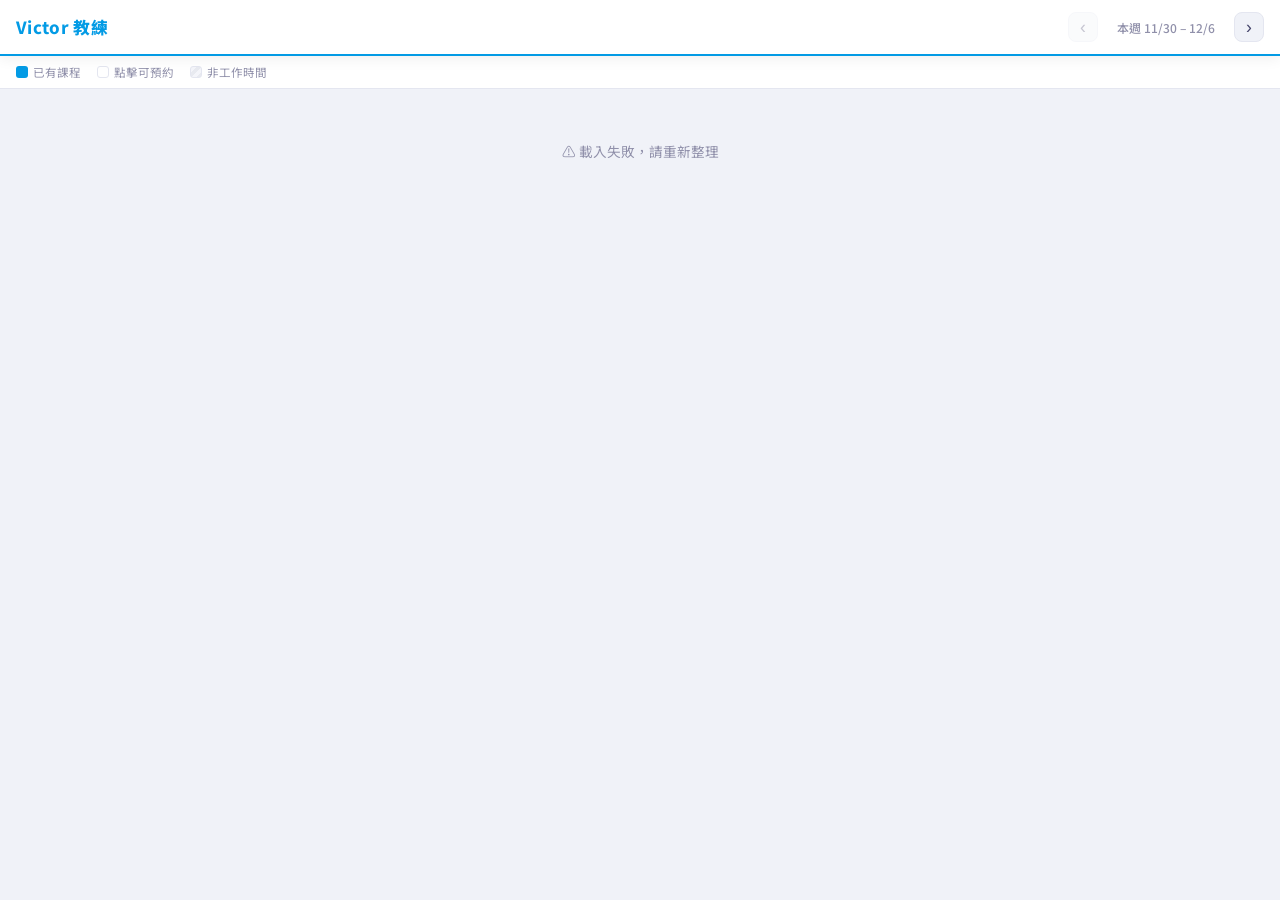
==== index.html @ 5a74967d "feat: hardcoded coach shifts, LINE contact modal, LINE ID in form - COACH_SHIFTS in GAS: each coach " ====
<!DOCTYPE html>
<html lang="zh-TW">
<head>
  <meta charset="UTF-8">
  <meta name="viewport" content="width=device-width,initial-scale=1">
  <title>預約體驗課</title>
  <link rel="preconnect" href="https://fonts.googleapis.com">
  <link href="https://fonts.googleapis.com/css2?family=Noto+Sans+TC:wght@400;600;700;800&display=swap" rel="stylesheet">
  <link rel="stylesheet" href="style.css">
</head>
<body>

<!-- ── Widget ── -->
<div id="widget">

  <div id="widget-header">
    <div id="coach-name">教練行事曆</div>
    <div id="week-nav">
      <button class="nav-btn" id="btn-prev">‹</button>
      <span id="week-label">載入中</span>
      <button class="nav-btn" id="btn-next">›</button>
    </div>
  </div>

  <div id="legend">
    <div class="legend-item"><div class="legend-dot busy-dot"></div><span>已有課程</span></div>
    <div class="legend-item"><div class="legend-dot free-dot"></div><span>點擊可預約</span></div>
    <div class="legend-item"><div class="legend-dot nonwork-dot"></div><span>非工作時間</span></div>
  </div>

  <div id="calendar-wrap">
    <div id="calendar-grid"><div class="grid-msg">載入中…</div></div>
  </div>

</div>


<!-- ── Modal ── -->
<div id="modal-overlay">
  <div id="modal">

    <div class="modal-handle"></div>
    <div id="modal-header">
      <div id="modal-title">體驗課預約</div>
      <div id="modal-datetime"></div>
    </div>

    <!-- 預約表單 -->
    <div id="modal-booking">
      <div id="booking-form-inner">

        <div class="form-section">
          <div class="form-label">姓名 <span class="required">*</span></div>
          <input id="f-name" type="text" class="form-input" placeholder="請輸入您的姓名" autocomplete="name">
        </div>

        <div class="form-section">
          <div class="form-label">電話 <span class="required">*</span></div>
          <input id="f-phone" type="tel" class="form-input" placeholder="0912-xxx-xxx" autocomplete="tel">
        </div>

        <div class="form-section">
          <div class="form-label">LINE ID <span class="required">*</span></div>
          <input id="f-line" type="text" class="form-input" placeholder="輸入 LINE ID 或貼上好友連結">
          <div class="form-hint">請確保 LINE 為可加好友狀態，教練將透過 LINE 與您確認預約詳情</div>
        </div>

        <div class="form-divider">讓我們更了解您</div>

        <div class="form-section">
          <div class="form-label">是否有舊傷或日常痠緊痛？</div>
          <select id="f-injury" class="form-select" onchange="toggleInjury()">
            <option value="否">沒有</option>
            <option value="有">有</option>
          </select>
          <div id="f-inj-wrap" style="display:none" class="detail-input">
            <input id="f-inj-detail" type="text" class="form-input" placeholder="請簡述部位或狀況（例：右肩夾擠、腰椎）">
          </div>
        </div>

        <div class="form-section">
          <div class="form-label">是否曾接觸過肌力訓練？</div>
          <select id="f-strength" class="form-select">
            <option value="否">沒有</option>
            <option value="有">有</option>
          </select>
        </div>

        <div class="form-section">
          <div class="form-label">平時有運動習慣嗎？</div>
          <select id="f-exercise" class="form-select" onchange="toggleExercise()">
            <option value="無">沒有</option>
            <option value="有">有</option>
          </select>
          <div id="f-ex-wrap" style="display:none" class="detail-input">
            <input id="f-ex-detail" type="text" class="form-input" placeholder="什麼運動呢？（例：慢跑、籃球、瑜珈）">
          </div>
        </div>

        <div class="form-section">
          <div class="form-label">運動目標？（可複選）</div>
          <div class="goal-chips">
            <div class="goal-chip" data-value="增肌"          onclick="toggleGoalChip(this)">增肌</div>
            <div class="goal-chip" data-value="減脂"          onclick="toggleGoalChip(this)">減脂</div>
            <div class="goal-chip" data-value="改善體態"      onclick="toggleGoalChip(this)">改善體態</div>
            <div class="goal-chip" data-value="提升運動表現"  onclick="toggleGoalChip(this)">提升運動表現</div>
            <div class="goal-chip" data-value="復健/改善痠痛" onclick="toggleGoalChip(this)">復健/改善痠痛</div>
            <div class="goal-chip" data-value="其他"          onclick="toggleGoalChip(this)">其他</div>
          </div>
          <input id="f-goal-other" type="text" class="form-input detail-input" placeholder="其他目標（選填）">
        </div>

        <div class="form-section">
          <div class="form-label">備註（選填）</div>
          <textarea id="f-notes" class="form-input form-textarea" placeholder="有任何想讓教練提前知道的事嗎？"></textarea>
        </div>

        <div id="booking-error" class="error-msg"></div>
        <input type="hidden" id="f-datetime">

        <button id="btn-submit" class="btn-submit" onclick="submitBooking()">送出預約</button>
        <button class="btn-cancel" onclick="closeModal()">取消</button>

      </div><!-- /booking-form-inner -->

      <!-- 送出成功 -->
      <div id="booking-success" style="display:none">
        <div class="success-icon">✅</div>
        <div class="success-title">預約已送出！</div>
        <div class="success-msg">教練將盡快透過 LINE 與您確認時間<br>請保持 LINE 暢通</div>
        <button class="btn-cancel" onclick="closeModal()">關閉</button>
      </div>

    </div><!-- /modal-booking -->

    <!-- 非工作時間聯繫 -->
    <div id="modal-contact" style="display:none">
      <div class="contact-body">
        <div class="contact-icon">🕐</div>
        <div class="contact-title">此時段為非工作時間</div>
        <div class="contact-msg">
          若您希望預約此時段，或有其他課程相關問題，<br>
          歡迎透過官方 LINE 聯繫我們，將有專人為您服務！
        </div>
        <a id="btn-line" href="#" target="_blank" class="btn-line" rel="noopener">
          <svg width="20" height="20" viewBox="0 0 24 24" fill="currentColor" style="flex-shrink:0">
            <path d="M19.365 9.863c.349 0 .63.285.63.631 0 .345-.281.63-.63.63H17.61v1.125h1.755c.349 0 .63.283.63.63 0 .344-.281.629-.63.629h-2.386c-.345 0-.627-.285-.627-.629V8.108c0-.345.282-.63.627-.63h2.386c.349 0 .63.285.63.63 0 .349-.281.63-.63.63H17.61v1.125h1.755zm-3.855 3.016c0 .27-.174.51-.432.596-.064.021-.133.031-.199.031-.211 0-.391-.09-.51-.25l-2.443-3.317v2.94c0 .344-.279.629-.631.629-.346 0-.626-.285-.626-.629V8.108c0-.27.173-.51.43-.595.06-.023.136-.033.194-.033.195 0 .375.104.495.254l2.462 3.33V8.108c0-.345.282-.63.63-.63.345 0 .63.285.63.63v4.771zm-5.741 0c0 .344-.282.629-.631.629-.345 0-.627-.285-.627-.629V8.108c0-.345.282-.63.627-.63.349 0 .631.285.631.63v4.771zm-2.466.629H4.917c-.345 0-.63-.285-.63-.629V8.108c0-.345.285-.63.63-.63.348 0 .63.285.63.63v4.141h1.756c.348 0 .629.283.629.63 0 .344-.281.629-.629.629M24 10.314C24 4.943 18.615.572 12 .572S0 4.943 0 10.314c0 4.811 4.27 8.842 10.035 9.608.391.082.923.258 1.058.59.12.301.079.766.038 1.08l-.164 1.02c-.045.301-.24 1.186 1.049.645 1.291-.539 6.916-4.078 9.436-6.975C23.176 14.393 24 12.458 24 10.314"/>
          </svg>
          官方 LINE 聯繫
        </a>
        <button class="btn-cancel" style="margin-top:8px" onclick="closeModal()">關閉</button>
      </div>
    </div><!-- /modal-contact -->

  </div><!-- /modal -->
</div><!-- /modal-overlay -->

<script>
  // 動態設定 LINE 按鈕網址（由 schedule.js 的 LINE_OFFICIAL_URL 決定）
  document.addEventListener('DOMContentLoaded', () => {
    const btn = document.getElementById('btn-line');
    if (btn && typeof LINE_OFFICIAL_URL !== 'undefined') btn.href = LINE_OFFICIAL_URL;
  });
</script>
<script src="schedule.js"></script>
</body>
</html>
---- style.css ----
:root {
  --coach-color: #039BE5;
  --coach-color-bg: rgba(3,155,229,0.08);
  --bg:      #f0f2f8;
  --bg-card: #ffffff;
  --bg-cell: #ffffff;
  --border:  #e4e6f0;
  --text:    #1a1a2e;
  --text-secondary: #44446a;
  --text-muted:     #9090aa;
  --accent:  #00c07a;
  --danger:  #ff4757;
  --shadow:  0 2px 14px rgba(0,0,0,0.07);
}

* { margin: 0; padding: 0; box-sizing: border-box; }

body {
  font-family: 'Noto Sans TC', system-ui, sans-serif;
  background: var(--bg);
  color: var(--text);
  min-height: 100svh;
  overflow-x: hidden;
}

/* ── Widget Header ── */
#widget-header {
  display: flex;
  align-items: center;
  justify-content: space-between;
  padding: 12px 16px;
  background: var(--bg-card);
  border-bottom: 2px solid var(--coach-color);
  box-shadow: var(--shadow);
  position: sticky;
  top: 0;
  z-index: 10;
}

#coach-name {
  font-size: 1.05rem;
  font-weight: 800;
  color: var(--coach-color);
  letter-spacing: 0.02em;
}

#week-nav {
  display: flex;
  align-items: center;
  gap: 8px;
}

#week-label {
  font-size: 0.75rem;
  color: var(--text-muted);
  min-width: 120px;
  text-align: center;
  font-weight: 500;
}

.nav-btn {
  background: var(--bg);
  border: 1px solid var(--border);
  color: var(--text-secondary);
  width: 30px;
  height: 30px;
  border-radius: 8px;
  cursor: pointer;
  font-size: 1.1rem;
  display: flex;
  align-items: center;
  justify-content: center;
  transition: background 0.15s, border-color 0.15s;
  flex-shrink: 0;
}
.nav-btn:hover:not(:disabled) {
  background: var(--coach-color-bg);
  border-color: var(--coach-color);
  color: var(--coach-color);
}
.nav-btn:disabled { opacity: 0.3; cursor: not-allowed; }

/* ── Legend ── */
#legend {
  display: flex;
  gap: 16px;
  padding: 8px 16px;
  font-size: 0.72rem;
  color: var(--text-muted);
  background: var(--bg-card);
  border-bottom: 1px solid var(--border);
}
.legend-item { display: flex; align-items: center; gap: 5px; }
.legend-dot  { width: 12px; height: 12px; border-radius: 3px; flex-shrink: 0; }
.busy-dot    { background: var(--coach-color); }
.free-dot    { background: #ffffff; border: 1.5px solid var(--border); }
.nonwork-dot {
  background-image: repeating-linear-gradient(
    -45deg, #e8eaf0, #e8eaf0 3px, #f4f5fa 3px, #f4f5fa 7px
  );
  border: 1px solid var(--border);
}

/* ── Calendar Wrap ── */
#calendar-wrap {
  overflow-x: auto;
  padding: 12px 12px 24px;
  -webkit-overflow-scrolling: touch;
}

/* ── Grid ── */
.grid-container {
  display: grid;
  grid-template-columns: 44px repeat(7, minmax(40px, 1fr));
  gap: 1px;
  background: var(--border);
  border: 1px solid var(--border);
  border-radius: 10px;
  overflow: hidden;
  min-width: 340px;
  box-shadow: var(--shadow);
}

.grid-cell {
  background: var(--bg-cell);
  min-height: 32px;
}

/* Header */
.time-header { background: #f7f8fc; }

.day-header {
  background: #f7f8fc;
  text-align: center;
  padding: 6px 2px;
  font-size: 0.68rem;
  font-weight: 700;
  color: var(--text-secondary);
  line-height: 1.5;
}
.day-header.today {
  background: var(--coach-color-bg);
  color: var(--coach-color);
}
.date-num { font-size: 0.62rem; font-weight: 500; color: var(--text-muted); }
.day-header.today .date-num { color: var(--coach-color); }

.is-dayoff { color: #cc3344 !important; }
.is-dayoff .date-num { color: #cc3344 !important; }

/* Time label */
.time-label {
  background: #f7f8fc;
  font-size: 0.6rem;
  color: var(--text-muted);
  padding: 4px 4px 0;
  display: flex;
  align-items: flex-start;
  white-space: nowrap;
  font-weight: 500;
}

/* Busy */
.busy-cell {
  background: var(--coach-color);
  opacity: 0.88;
}

/* Free (bookable) */
.free-cell {
  background: #ffffff;
  cursor: pointer;
  transition: background 0.1s;
}
.free-cell:hover {
  background: var(--coach-color-bg);
}

/* Past */
.past-cell {
  background: #f4f5fa;
}

/* 排休 */
.badge-off {
  display: inline-block;
  background: rgba(204,51,68,0.1);
  color: #cc3344;
  border-radius: 4px;
  font-size: 0.58rem;
  padding: 1px 4px;
  font-weight: 700;
}
.dayoff-cell {
  background: #fff5f5;
  cursor: not-allowed;
}

/* 非上班時間 */
.nonwork-cell {
  background-color: #f4f5fa;
  background-image: repeating-linear-gradient(
    -45deg,
    transparent,
    transparent 5px,
    rgba(0,0,0,0.025) 5px,
    rgba(0,0,0,0.025) 10px
  );
  cursor: pointer;
  transition: background-color 0.1s;
}
.nonwork-cell:hover { background-color: #ebebf4; }

/* Loading / Error */
.grid-msg {
  grid-column: 1 / -1;
  text-align: center;
  padding: 40px 16px;
  color: var(--text-muted);
  font-size: 0.85rem;
}

/* ── Modal ── */
#modal-overlay {
  display: none;
  position: fixed;
  inset: 0;
  background: rgba(20,20,40,0.5);
  backdrop-filter: blur(4px);
  z-index: 100;
  align-items: flex-end;
  justify-content: center;
}
#modal-overlay.active { display: flex; }

#modal {
  background: #ffffff;
  border-radius: 20px 20px 0 0;
  width: 100%;
  max-width: 520px;
  max-height: 90svh;
  overflow-y: auto;
  padding-bottom: max(env(safe-area-inset-bottom, 0px), 16px);
  box-shadow: 0 -4px 30px rgba(0,0,0,0.12);
}

.modal-handle {
  width: 36px; height: 4px;
  background: var(--border);
  border-radius: 2px;
  margin: 12px auto 0;
}

#modal-header {
  padding: 14px 20px 12px;
  border-bottom: 1px solid var(--border);
}
#modal-title      { font-size: 1.05rem; font-weight: 800; color: var(--text); }
#modal-datetime   { font-size: 0.8rem; color: var(--coach-color); margin-top: 3px; font-weight: 600; }

/* ── Form ── */
#booking-form { padding: 14px 20px 8px; }

.form-section   { margin-bottom: 14px; }
.form-label     { font-size: 0.8rem; color: var(--text-secondary); margin-bottom: 5px; font-weight: 600; }
.required       { color: var(--danger); }

.form-input,
.form-select {
  width: 100%;
  background: #f8f9fc;
  border: 1.5px solid var(--border);
  border-radius: 8px;
  color: var(--text);
  padding: 10px 12px;
  font-size: 0.88rem;
  outline: none;
  font-family: inherit;
  transition: border-color 0.15s;
}
.form-input:focus,
.form-select:focus  { border-color: var(--coach-color); background: #fff; }
.form-select        { appearance: none; cursor: pointer; }
.form-textarea      { min-height: 68px; resize: vertical; }

.form-divider {
  font-size: 0.72rem;
  font-weight: 700;
  color: var(--coach-color);
  margin: 18px 0 12px;
  padding-bottom: 6px;
  border-bottom: 1.5px solid var(--coach-color-bg);
  text-transform: uppercase;
  letter-spacing: 0.06em;
}

/* Goal chips */
.goal-chips    { display: flex; flex-wrap: wrap; gap: 7px; }
.goal-chip {
  background: #f4f5fa;
  border: 1.5px solid var(--border);
  border-radius: 999px;
  padding: 5px 13px;
  font-size: 0.76rem;
  cursor: pointer;
  transition: all 0.13s;
  color: var(--text-secondary);
  user-select: none;
  font-weight: 500;
}
.goal-chip.selected {
  background: var(--coach-color);
  border-color: var(--coach-color);
  color: #fff;
  font-weight: 700;
}

.detail-input { margin-top: 7px; }

.error-msg {
  color: var(--danger);
  font-size: 0.78rem;
  margin-bottom: 8px;
  min-height: 16px;
}

.btn-submit {
  width: 100%;
  background: var(--coach-color);
  color: #fff;
  border: none;
  border-radius: 12px;
  padding: 14px;
  font-size: 0.95rem;
  font-weight: 800;
  cursor: pointer;
  margin-bottom: 8px;
  font-family: inherit;
  letter-spacing: 0.03em;
  transition: opacity 0.15s, transform 0.1s;
}
.btn-submit:active:not(:disabled) { transform: scale(0.98); }
.btn-submit:disabled { opacity: 0.4; cursor: not-allowed; }

.btn-cancel {
  width: 100%;
  background: #f4f5fa;
  color: var(--text-muted);
  border: 1.5px solid var(--border);
  border-radius: 12px;
  padding: 12px;
  font-size: 0.88rem;
  cursor: pointer;
  font-family: inherit;
  margin-bottom: 4px;
  transition: background 0.13s;
}
.btn-cancel:hover { background: var(--border); }

/* Form hint */
.form-hint {
  font-size: 0.72rem;
  color: var(--text-muted);
  margin-top: 5px;
  line-height: 1.5;
}

/* Contact modal */
.contact-body {
  padding: 28px 20px 24px;
  text-align: center;
}
.contact-icon  { font-size: 2.8rem; margin-bottom: 10px; }
.contact-title { font-size: 1rem; font-weight: 800; color: var(--text); margin-bottom: 10px; }
.contact-msg   { font-size: 0.85rem; color: var(--text-muted); line-height: 1.7; margin-bottom: 20px; }

.btn-line {
  display: flex;
  align-items: center;
  justify-content: center;
  gap: 8px;
  width: 100%;
  background: #06C755;
  color: #fff;
  border: none;
  border-radius: 12px;
  padding: 14px;
  font-size: 0.95rem;
  font-weight: 800;
  cursor: pointer;
  margin-bottom: 4px;
  font-family: inherit;
  text-decoration: none;
  transition: opacity 0.15s;
}
.btn-line:hover { opacity: 0.88; }

/* Success state */
#booking-success {
  text-align: center;
  padding: 36px 20px 24px;
}
#booking-success .success-icon {
  font-size: 3.5rem;
  margin-bottom: 12px;
}
#booking-success .success-title {
  font-size: 1.2rem;
  font-weight: 800;
  color: var(--accent);
  margin-bottom: 8px;
}
#booking-success .success-msg {
  font-size: 0.85rem;
  color: var(--text-muted);
  line-height: 1.7;
  margin-bottom: 24px;
}
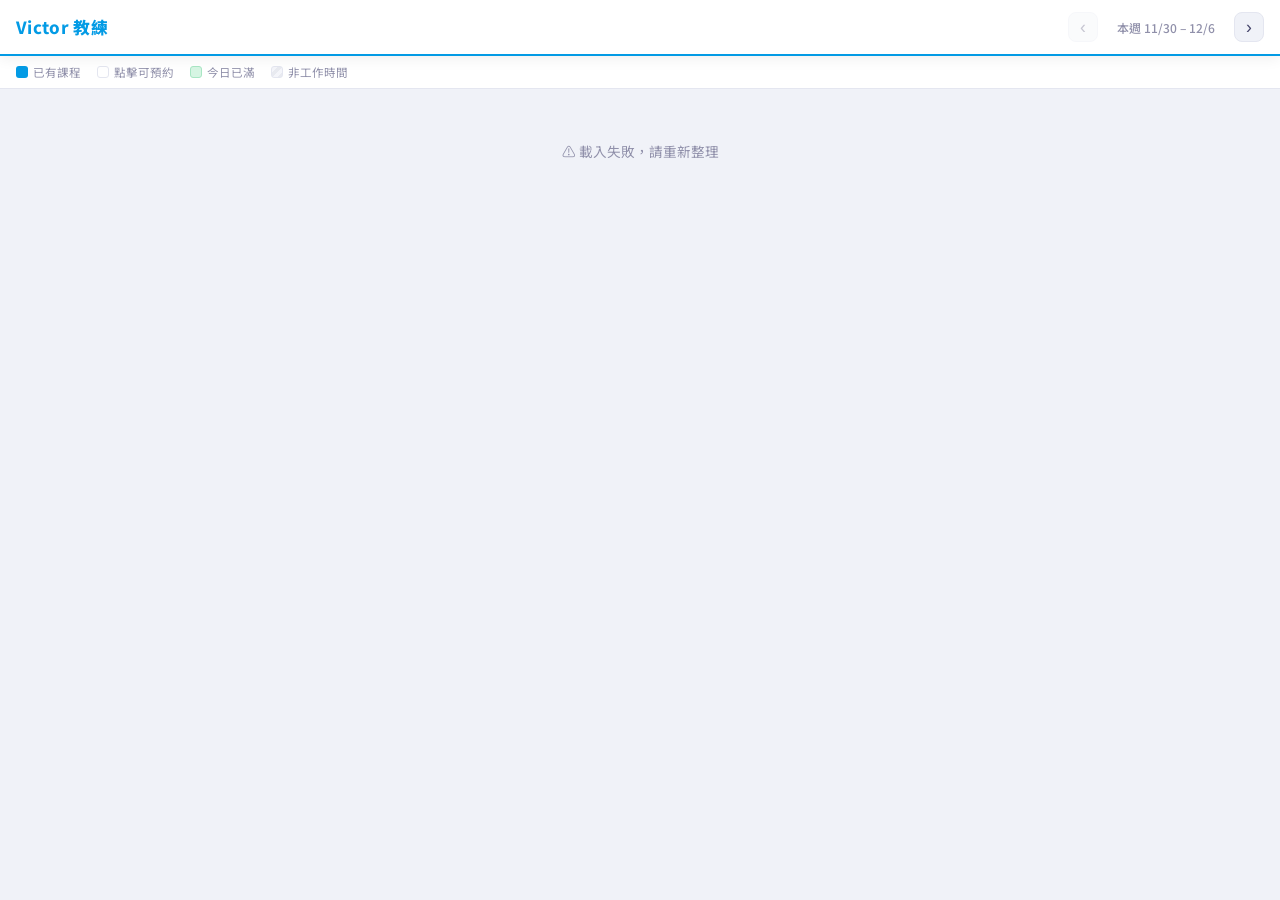
==== commit 1301b2c2: "feat: 單日最多8堂課上限，超過顯示今日已滿並導引聯繫官方LINE - COACH_CONFIG 新增 maxClassesPerDay 欄位（目前 Victor = 8） - renderGri" ====
--- a/index.html
+++ b/index.html
@@ -25,6 +25,7 @@
   <div id="legend">
     <div class="legend-item"><div class="legend-dot busy-dot"></div><span>已有課程</span></div>
     <div class="legend-item"><div class="legend-dot free-dot"></div><span>點擊可預約</span></div>
+    <div class="legend-item"><div class="legend-dot full-dot"></div><span>今日已滿</span></div>
     <div class="legend-item"><div class="legend-dot nonwork-dot"></div><span>非工作時間</span></div>
   </div>
 
--- a/style.css
+++ b/style.css
@@ -94,6 +94,7 @@
 .legend-dot  { width: 12px; height: 12px; border-radius: 3px; flex-shrink: 0; }
 .busy-dot    { background: var(--coach-color); }
 .free-dot    { background: #ffffff; border: 1.5px solid var(--border); }
+.full-dot    { background: #d6f5e3; border: 1.5px solid #a8e6c4; }
 .nonwork-dot {
   background-image: repeating-linear-gradient(
     -45deg, #e8eaf0, #e8eaf0 3px, #f4f5fa 3px, #f4f5fa 7px
@@ -179,6 +180,16 @@
 /* Past */
 .past-cell {
   background: #f4f5fa;
+}
+
+/* 當天已達上限 → 聯繫 LINE */
+.full-cell {
+  background: #f0faf4;
+  cursor: pointer;
+  transition: background 0.1s;
+}
+.full-cell:hover {
+  background: #d6f5e3;
 }
 
 /* 排休 */
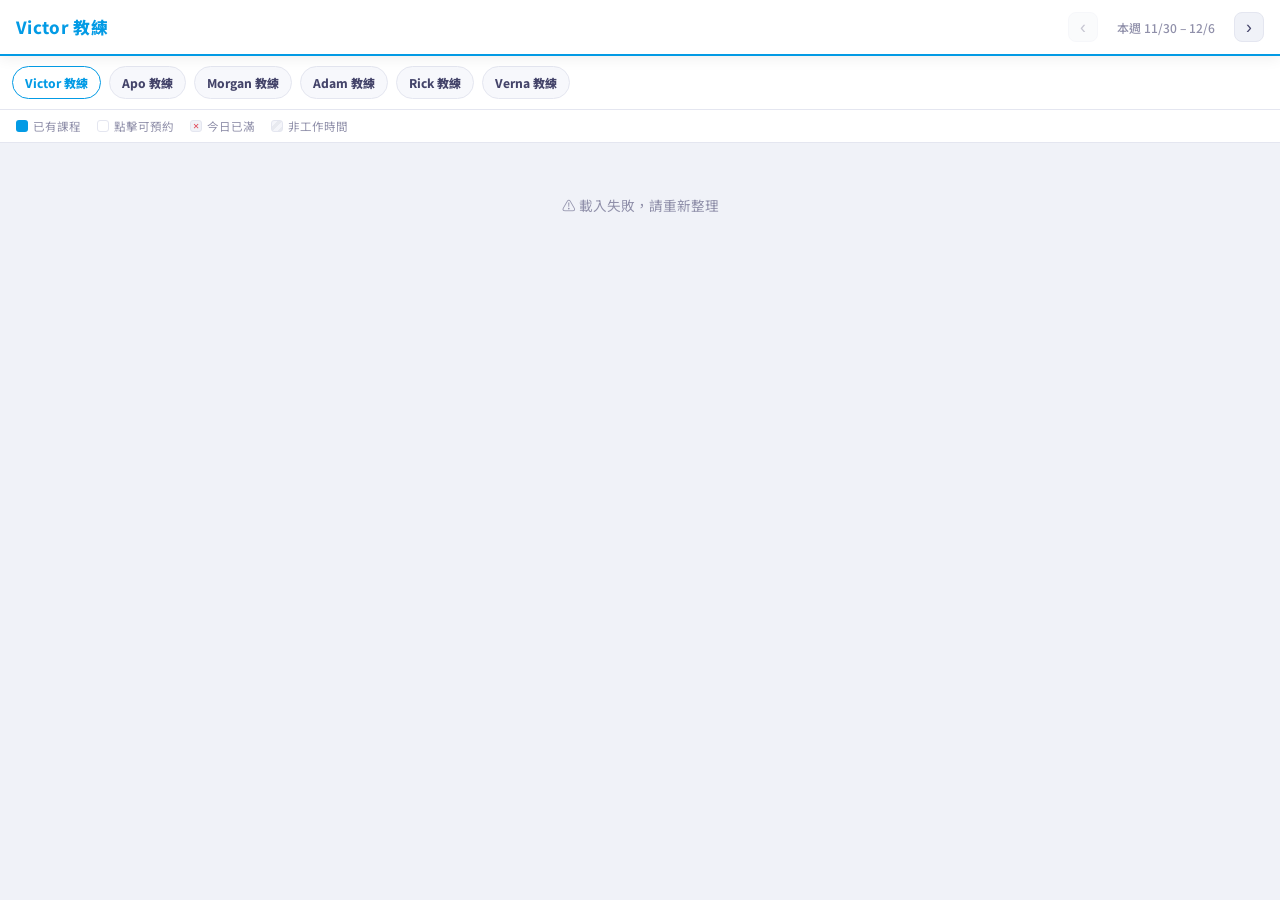
==== commit caa03111: "Add schedule custom domain and coach router" ====
--- a/index.html
+++ b/index.html
@@ -4,6 +4,8 @@
   <meta charset="UTF-8">
   <meta name="viewport" content="width=device-width,initial-scale=1">
   <title>預約體驗課</title>
+  <meta name="description" content="RBTC 狂牛體能訓練中心教練體驗課預約行事曆">
+  <link rel="canonical" href="https://schedule.rbtctw.com/?coach=Victor">
   <link rel="preconnect" href="https://fonts.googleapis.com">
   <link href="https://fonts.googleapis.com/css2?family=Noto+Sans+TC:wght@400;600;700;800&display=swap" rel="stylesheet">
   <link rel="stylesheet" href="style.css">
@@ -21,6 +23,8 @@
       <button class="nav-btn" id="btn-next">›</button>
     </div>
   </div>
+
+  <nav id="coach-switcher" aria-label="選擇教練"></nav>
 
   <div id="legend">
     <div class="legend-item"><div class="legend-dot busy-dot"></div><span>已有課程</span></div>
@@ -163,6 +167,7 @@
     if (btn && typeof LINE_OFFICIAL_URL !== 'undefined') btn.href = LINE_OFFICIAL_URL;
   });
 </script>
+<script src="coach-router.js"></script>
 <script src="schedule.js"></script>
 </body>
 </html>
--- a/style.css
+++ b/style.css
@@ -44,6 +44,36 @@
   letter-spacing: 0.02em;
 }
 
+#coach-switcher {
+  display: flex;
+  gap: 8px;
+  overflow-x: auto;
+  padding: 10px 12px;
+  background: var(--bg-card);
+  border-bottom: 1px solid var(--border);
+  -webkit-overflow-scrolling: touch;
+}
+
+.coach-chip {
+  flex: 0 0 auto;
+  color: var(--text-secondary);
+  background: #f7f8fc;
+  border: 1.5px solid var(--border);
+  border-radius: 999px;
+  padding: 7px 12px;
+  font-size: 0.75rem;
+  font-weight: 800;
+  text-decoration: none;
+  transition: border-color 0.15s, background 0.15s, color 0.15s;
+}
+
+.coach-chip:hover,
+.coach-chip.is-active {
+  color: var(--chip-color);
+  background: #ffffff;
+  border-color: var(--chip-color);
+}
+
 #week-nav {
   display: flex;
   align-items: center;
@@ -94,7 +124,23 @@
 .legend-dot  { width: 12px; height: 12px; border-radius: 3px; flex-shrink: 0; }
 .busy-dot    { background: var(--coach-color); }
 .free-dot    { background: #ffffff; border: 1.5px solid var(--border); }
-.full-dot    { background: #d6f5e3; border: 1.5px solid #a8e6c4; }
+.full-dot    {
+  background: #f0f2f8;
+  border: 1.5px solid var(--border);
+  position: relative;
+}
+.full-dot::after {
+  content: '✕';
+  position: absolute;
+  inset: 0;
+  display: flex;
+  align-items: center;
+  justify-content: center;
+  color: #e04050;
+  font-size: 8px;
+  font-weight: 700;
+  line-height: 1;
+}
 .nonwork-dot {
   background-image: repeating-linear-gradient(
     -45deg, #e8eaf0, #e8eaf0 3px, #f4f5fa 3px, #f4f5fa 7px
@@ -112,23 +158,29 @@
 /* ── Grid ── */
 .grid-container {
   display: grid;
-  grid-template-columns: 44px repeat(7, minmax(40px, 1fr));
+  grid-template-columns: 54px repeat(7, minmax(42px, 1fr));
   gap: 1px;
   background: var(--border);
   border: 1px solid var(--border);
   border-radius: 10px;
-  overflow: hidden;
-  min-width: 340px;
+  overflow: visible;
+  min-width: 380px;
   box-shadow: var(--shadow);
 }
 
 .grid-cell {
   background: var(--bg-cell);
-  min-height: 32px;
+  min-height: 28px;
 }
 
 /* Header */
-.time-header { background: #f7f8fc; }
+.time-header {
+  background: #f7f8fc;
+  position: sticky;
+  left: 0;
+  z-index: 5;
+  box-shadow: 1px 0 0 var(--border);
+}
 
 .day-header {
   background: #f7f8fc;
@@ -152,13 +204,37 @@
 /* Time label */
 .time-label {
   background: #f7f8fc;
-  font-size: 0.6rem;
-  color: var(--text-muted);
-  padding: 4px 4px 0;
+  font-size: 0.58rem;
+  color: var(--text-muted);
+  padding: 4px 5px 0;
   display: flex;
   align-items: flex-start;
   white-space: nowrap;
   font-weight: 500;
+  position: sticky;
+  left: 0;
+  z-index: 4;
+  box-shadow: 1px 0 0 var(--border);
+}
+.time-label.hour-mark {
+  background: #eef1f7;
+  color: var(--text-secondary);
+  font-weight: 700;
+}
+.time-label.half-mark {
+  color: #a6a6bb;
+}
+
+.grid-cell.hour-row {
+  box-shadow: inset 0 1px 0 #cfd3de;
+}
+.grid-cell.row-hover {
+  outline: 1px solid rgba(3, 155, 229, 0.34);
+  outline-offset: -1px;
+}
+.time-label.row-hover {
+  background: #e7eef8;
+  color: var(--text-secondary);
 }
 
 /* Busy */
@@ -184,12 +260,28 @@
 
 /* 當天已達上限 → 聯繫 LINE */
 .full-cell {
-  background: #f0faf4;
+  background: #f4f5fa;
   cursor: pointer;
   transition: background 0.1s;
+  position: relative;
+}
+.full-cell::after {
+  content: '✕';
+  position: absolute;
+  inset: 0;
+  display: flex;
+  align-items: center;
+  justify-content: center;
+  color: #e04050;
+  font-size: 14px;
+  font-weight: 700;
+  opacity: 0.5;
 }
 .full-cell:hover {
-  background: #d6f5e3;
+  background: #ecedf5;
+}
+.full-cell:hover::after {
+  opacity: 0.8;
 }
 
 /* 排休 */
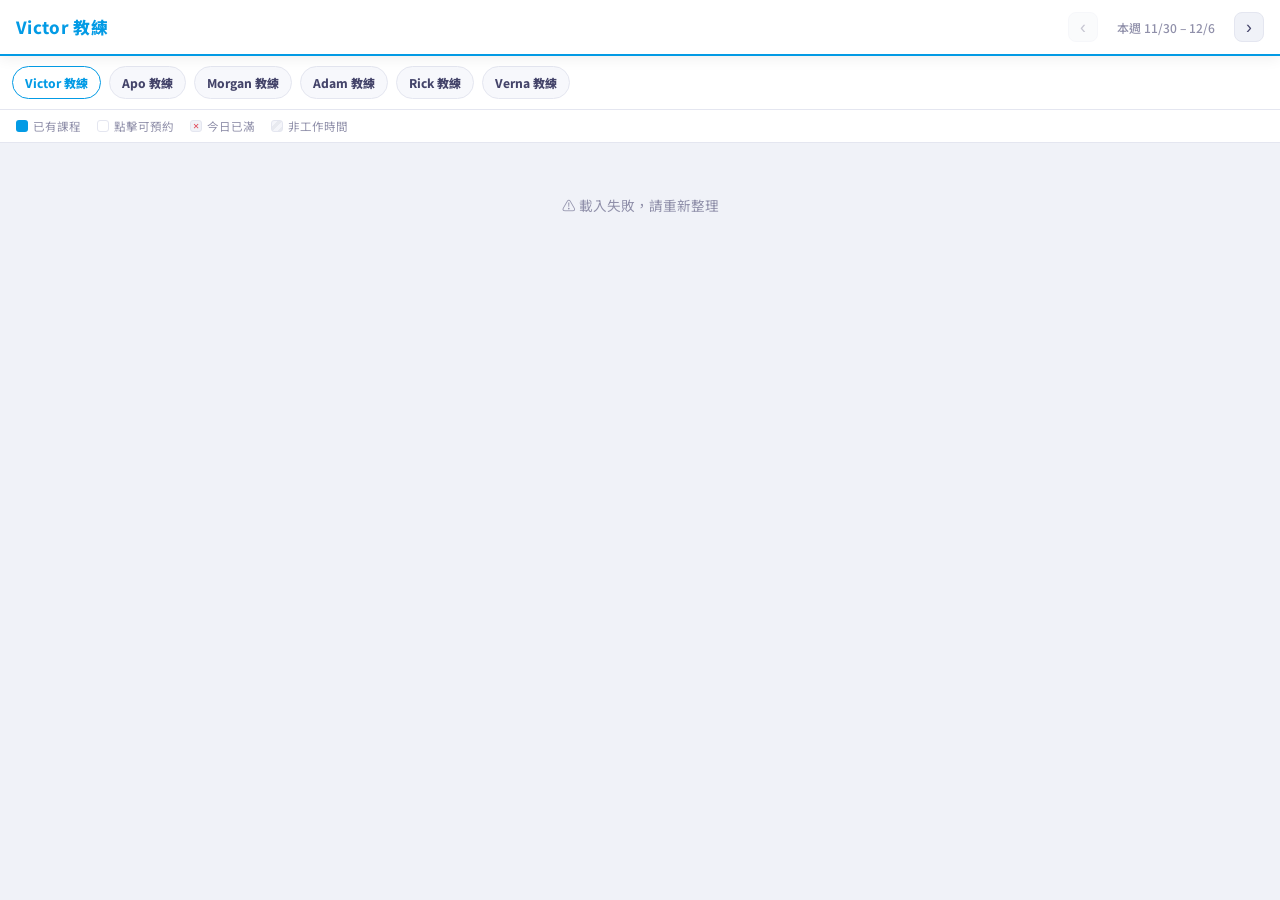
==== commit 65623183: "Improve booking success confirmation" ====
--- a/index.html
+++ b/index.html
@@ -130,10 +130,24 @@
 
       <!-- 送出成功 -->
       <div id="booking-success" style="display:none">
-        <div class="success-icon">✅</div>
-        <div class="success-title">預約已送出！</div>
-        <div class="success-msg">教練將盡快透過 LINE 與您確認時間<br>請保持 LINE 暢通</div>
-        <button class="btn-cancel" onclick="closeModal()">關閉</button>
+        <div class="success-card">
+          <div class="success-visual" aria-hidden="true">
+            <div class="success-ring"></div>
+            <div class="success-check">✓</div>
+          </div>
+          <div class="success-title">謝謝您的預約</div>
+          <div class="success-subtitle">預約申請已送出</div>
+          <p class="success-msg">
+            教練會收到您的預約通知，待教練與您聯繫確認後，才算預約成功唷。
+          </p>
+          <p class="success-line-help">
+            如有任何疑問，或一直沒有收到教練的確認訊息，請洽 RBTC 官方 LINE。
+          </p>
+          <a id="btn-success-line" href="#" target="_blank" class="btn-success-line" rel="noopener">
+            直接開啟 RBTC 官方 LINE
+          </a>
+          <button class="btn-cancel" onclick="closeModal()">關閉</button>
+        </div>
       </div>
 
     </div><!-- /modal-booking -->
@@ -159,14 +173,6 @@
 
   </div><!-- /modal -->
 </div><!-- /modal-overlay -->
-
-<script>
-  // 動態設定 LINE 按鈕網址（由 schedule.js 的 LINE_OFFICIAL_URL 決定）
-  document.addEventListener('DOMContentLoaded', () => {
-    const btn = document.getElementById('btn-line');
-    if (btn && typeof LINE_OFFICIAL_URL !== 'undefined') btn.href = LINE_OFFICIAL_URL;
-  });
-</script>
 <script src="coach-router.js"></script>
 <script src="schedule.js"></script>
 </body>
--- a/style.css
+++ b/style.css
@@ -501,21 +501,140 @@
 /* Success state */
 #booking-success {
   text-align: center;
-  padding: 36px 20px 24px;
-}
-#booking-success .success-icon {
-  font-size: 3.5rem;
-  margin-bottom: 12px;
-}
+  padding: 20px;
+}
+
+.success-card {
+  display: flex;
+  flex-direction: column;
+  align-items: center;
+  gap: 10px;
+  width: 100%;
+  max-width: 420px;
+  margin: 0 auto;
+  padding: 22px 16px 4px;
+}
+
+.success-visual {
+  position: relative;
+  width: 96px;
+  height: 96px;
+  display: grid;
+  place-items: center;
+  margin-bottom: 4px;
+}
+
+.success-ring {
+  position: absolute;
+  inset: 0;
+  border-radius: 28px;
+  background:
+    radial-gradient(circle at 28% 24%, rgba(255,255,255,0.92), rgba(255,255,255,0) 34%),
+    linear-gradient(135deg, var(--coach-color), #06C755);
+  box-shadow: 0 14px 36px rgba(0,0,0,0.12);
+  transform: rotate(8deg);
+}
+
+.success-check {
+  position: relative;
+  width: 54px;
+  height: 54px;
+  display: grid;
+  place-items: center;
+  background: rgba(255,255,255,0.96);
+  color: var(--coach-color);
+  border-radius: 50%;
+  font-size: 2.3rem;
+  font-weight: 900;
+  line-height: 1;
+  box-shadow: 0 8px 18px rgba(0,0,0,0.12);
+}
+
 #booking-success .success-title {
-  font-size: 1.2rem;
+  font-size: 1.35rem;
   font-weight: 800;
-  color: var(--accent);
-  margin-bottom: 8px;
-}
+  color: var(--text);
+  margin-top: 2px;
+}
+
+#booking-success .success-subtitle {
+  display: inline-flex;
+  align-items: center;
+  justify-content: center;
+  color: var(--coach-color);
+  background: var(--coach-color-bg);
+  border: 1px solid rgba(0,0,0,0.04);
+  border-radius: 999px;
+  padding: 5px 12px;
+  font-size: 0.78rem;
+  font-weight: 800;
+  letter-spacing: 0.03em;
+}
+
 #booking-success .success-msg {
-  font-size: 0.85rem;
+  font-size: 0.92rem;
+  color: var(--text-secondary);
+  line-height: 1.75;
+  margin: 6px 0 0;
+}
+
+#booking-success .success-line-help {
+  font-size: 0.82rem;
   color: var(--text-muted);
   line-height: 1.7;
-  margin-bottom: 24px;
-}
+  margin: 0 0 8px;
+}
+
+.btn-success-line {
+  display: flex;
+  align-items: center;
+  justify-content: center;
+  width: 100%;
+  min-height: 48px;
+  background: #06C755;
+  color: #fff;
+  border-radius: 12px;
+  padding: 13px 16px;
+  font-size: 0.95rem;
+  font-weight: 900;
+  text-decoration: none;
+  box-shadow: 0 8px 20px rgba(6,199,85,0.22);
+  transition: opacity 0.15s, transform 0.1s;
+}
+
+.btn-success-line::before {
+  content: 'LINE';
+  display: inline-flex;
+  align-items: center;
+  justify-content: center;
+  height: 22px;
+  margin-right: 9px;
+  padding: 0 7px;
+  background: rgba(255,255,255,0.18);
+  border-radius: 999px;
+  font-size: 0.7rem;
+  letter-spacing: 0.04em;
+}
+
+.btn-success-line:hover { opacity: 0.9; }
+.btn-success-line:active { transform: scale(0.98); }
+
+@media (min-width: 720px) {
+  #modal {
+    border-radius: 20px;
+    margin-bottom: 28px;
+  }
+
+  #booking-success {
+    padding: 28px 28px 24px;
+  }
+
+  .success-card {
+    padding-top: 18px;
+  }
+
+  .success-visual {
+    width: 112px;
+    height: 112px;
+  }
+}
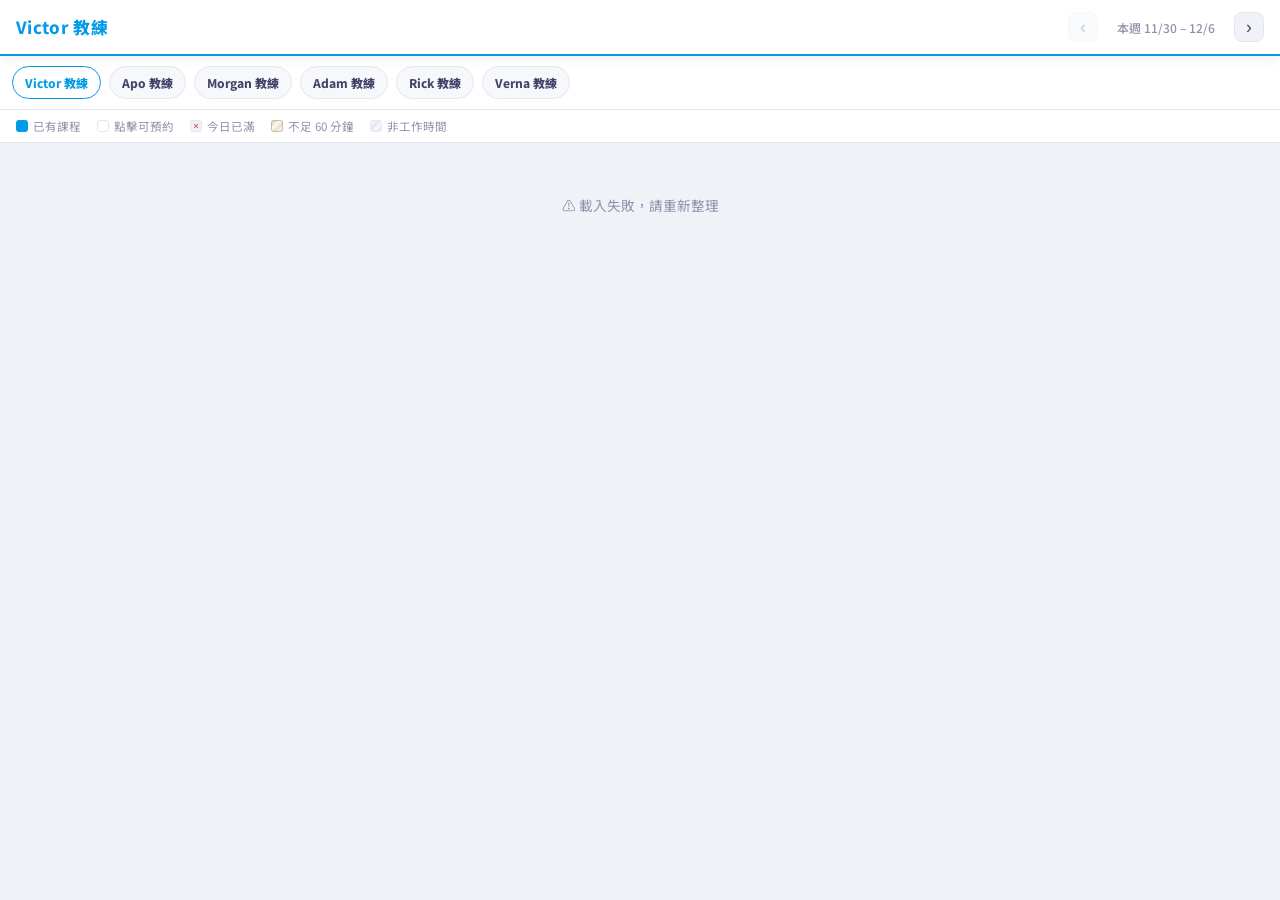
==== commit 28678c32: "Require sixty-minute booking availability" ====
--- a/index.html
+++ b/index.html
@@ -30,6 +30,7 @@
     <div class="legend-item"><div class="legend-dot busy-dot"></div><span>已有課程</span></div>
     <div class="legend-item"><div class="legend-dot free-dot"></div><span>點擊可預約</span></div>
     <div class="legend-item"><div class="legend-dot full-dot"></div><span>今日已滿</span></div>
+    <div class="legend-item"><div class="legend-dot short-dot"></div><span>不足 60 分鐘</span></div>
     <div class="legend-item"><div class="legend-dot nonwork-dot"></div><span>非工作時間</span></div>
   </div>
 
--- a/style.css
+++ b/style.css
@@ -147,6 +147,13 @@
   );
   border: 1px solid var(--border);
 }
+.short-dot {
+  background-color: #f8f5ef;
+  background-image: repeating-linear-gradient(
+    -45deg, transparent, transparent 3px, rgba(170,130,70,0.16) 3px, rgba(170,130,70,0.16) 7px
+  );
+  border: 1px solid rgba(170,130,70,0.45);
+}
 
 /* ── Calendar Wrap ── */
 #calendar-wrap {
@@ -313,6 +320,29 @@
   transition: background-color 0.1s;
 }
 .nonwork-cell:hover { background-color: #ebebf4; }
+
+/* 空檔不足 60 分鐘 */
+.short-cell {
+  background-color: #f8f5ef;
+  background-image: repeating-linear-gradient(
+    -45deg,
+    transparent,
+    transparent 5px,
+    rgba(170,130,70,0.08) 5px,
+    rgba(170,130,70,0.08) 10px
+  );
+  cursor: pointer;
+  position: relative;
+  transition: background-color 0.1s;
+}
+.short-cell::after {
+  content: '';
+  position: absolute;
+  inset: 9px;
+  border-radius: 999px;
+  border: 1.5px solid rgba(170,130,70,0.45);
+}
+.short-cell:hover { background-color: #f1eadf; }
 
 /* Loading / Error */
 .grid-msg {
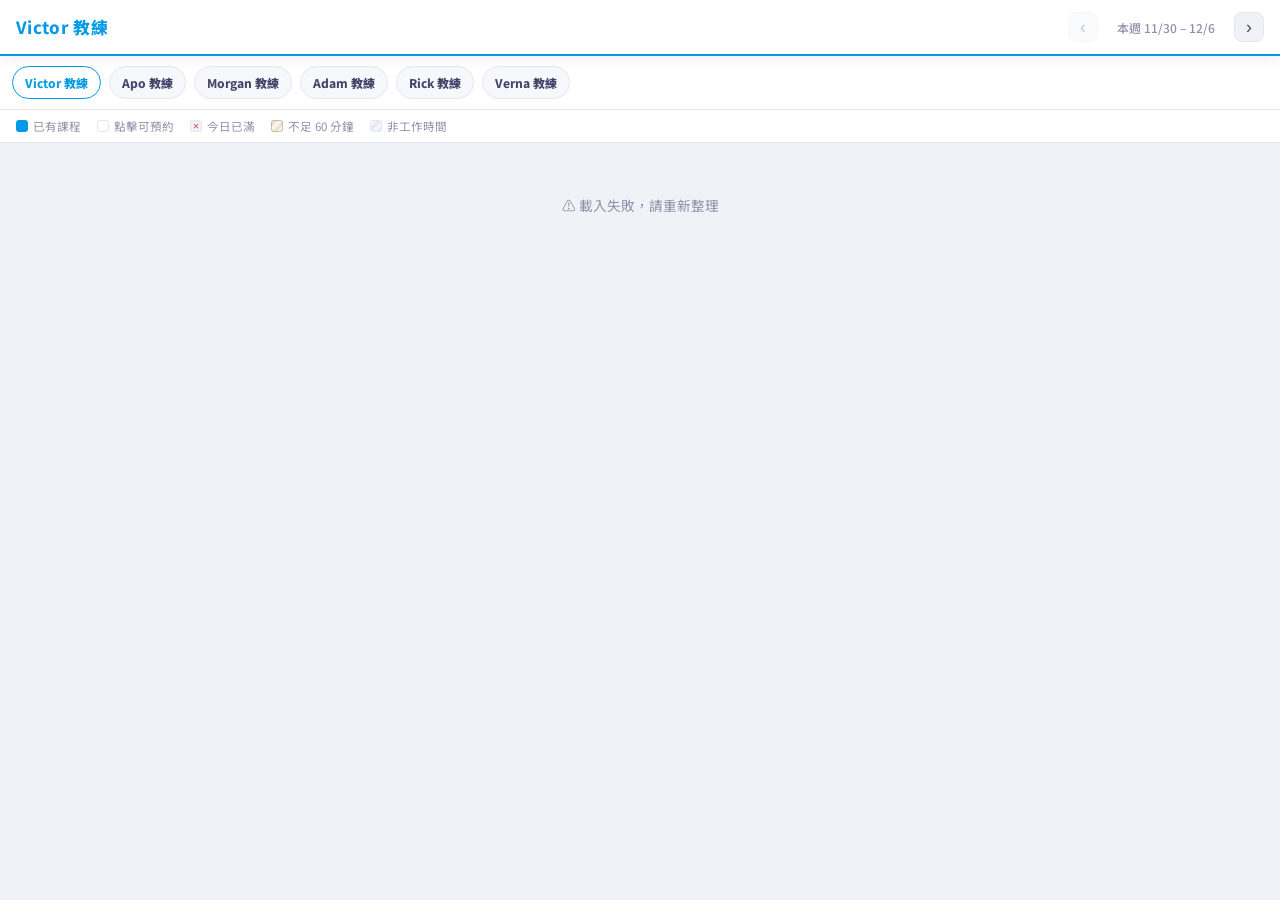
==== commit ba63ee9e: "Show coach LINE contact after booking" ====
--- a/index.html
+++ b/index.html
@@ -66,9 +66,9 @@
         </div>
 
         <div class="form-section">
-          <div class="form-label">LINE ID <span class="required">*</span></div>
-          <input id="f-line" type="text" class="form-input" placeholder="輸入 LINE ID 或貼上好友連結">
-          <div class="form-hint">請確保 LINE 為可加好友狀態，教練將透過 LINE 與您確認預約詳情</div>
+          <div class="form-label">LINE 聯絡方式（選填）</div>
+          <input id="f-line" type="text" class="form-input" placeholder="可輸入 LINE ID 或貼上好友連結">
+          <div class="form-hint">送出後會顯示教練 LINE，請主動加入教練以確認預約詳情。</div>
         </div>
 
         <div class="form-divider">讓我們更了解您</div>
@@ -138,14 +138,21 @@
           </div>
           <div class="success-title">謝謝您的預約</div>
           <div class="success-subtitle">預約申請已送出</div>
-          <p class="success-msg">
+          <p id="success-msg" class="success-msg">
             教練會收到您的預約通知，待教練與您聯繫確認後，才算預約成功唷。
           </p>
+          <div id="success-coach-line-card" class="success-coach-line-card">
+            <div id="success-coach-line-name" class="success-coach-line-name">教練 LINE</div>
+            <a id="btn-coach-line" href="#" target="_blank" class="btn-coach-line" rel="noopener">
+              加入教練 LINE
+            </a>
+            <div id="success-coach-line-id" class="success-coach-line-id"></div>
+          </div>
           <p class="success-line-help">
-            如有任何疑問，或一直沒有收到教練的確認訊息，請洽 RBTC 官方 LINE。
+            若無法加入教練，或一直沒有收到教練的確認訊息，請洽 RBTC 官方 LINE。
           </p>
           <a id="btn-success-line" href="#" target="_blank" class="btn-success-line" rel="noopener">
-            直接開啟 RBTC 官方 LINE
+            聯繫 RBTC 官方 LINE
           </a>
           <button class="btn-cancel" onclick="closeModal()">關閉</button>
         </div>
--- a/style.css
+++ b/style.css
@@ -608,14 +608,23 @@
   margin: 6px 0 0;
 }
 
-#booking-success .success-line-help {
-  font-size: 0.82rem;
-  color: var(--text-muted);
-  line-height: 1.7;
-  margin: 0 0 8px;
-}
-
-.btn-success-line {
+.success-coach-line-card {
+  width: 100%;
+  margin: 4px 0 2px;
+  padding: 14px;
+  background: #f6fbf8;
+  border: 1px solid rgba(6, 199, 85, 0.22);
+  border-radius: 16px;
+}
+
+.success-coach-line-name {
+  color: var(--text);
+  font-size: 0.9rem;
+  font-weight: 900;
+  margin-bottom: 10px;
+}
+
+.btn-coach-line {
   display: flex;
   align-items: center;
   justify-content: center;
@@ -632,7 +641,7 @@
   transition: opacity 0.15s, transform 0.1s;
 }
 
-.btn-success-line::before {
+.btn-coach-line::before {
   content: 'LINE';
   display: inline-flex;
   align-items: center;
@@ -646,6 +655,55 @@
   letter-spacing: 0.04em;
 }
 
+.btn-coach-line:hover { opacity: 0.9; }
+.btn-coach-line:active { transform: scale(0.98); }
+
+.success-coach-line-id {
+  margin-top: 8px;
+  color: var(--text-secondary);
+  font-size: 0.86rem;
+  font-weight: 800;
+  word-break: break-word;
+}
+
+#booking-success .success-line-help {
+  font-size: 0.82rem;
+  color: var(--text-muted);
+  line-height: 1.7;
+  margin: 0 0 8px;
+}
+
+.btn-success-line {
+  display: flex;
+  align-items: center;
+  justify-content: center;
+  width: 100%;
+  min-height: 48px;
+  background: #06C755;
+  color: #fff;
+  border-radius: 12px;
+  padding: 13px 16px;
+  font-size: 0.95rem;
+  font-weight: 900;
+  text-decoration: none;
+  box-shadow: 0 8px 20px rgba(6,199,85,0.22);
+  transition: opacity 0.15s, transform 0.1s;
+}
+
+.btn-success-line::before {
+  content: 'LINE';
+  display: inline-flex;
+  align-items: center;
+  justify-content: center;
+  height: 22px;
+  margin-right: 9px;
+  padding: 0 7px;
+  background: rgba(255,255,255,0.18);
+  border-radius: 999px;
+  font-size: 0.7rem;
+  letter-spacing: 0.04em;
+}
+
 .btn-success-line:hover { opacity: 0.9; }
 .btn-success-line:active { transform: scale(0.98); }
 
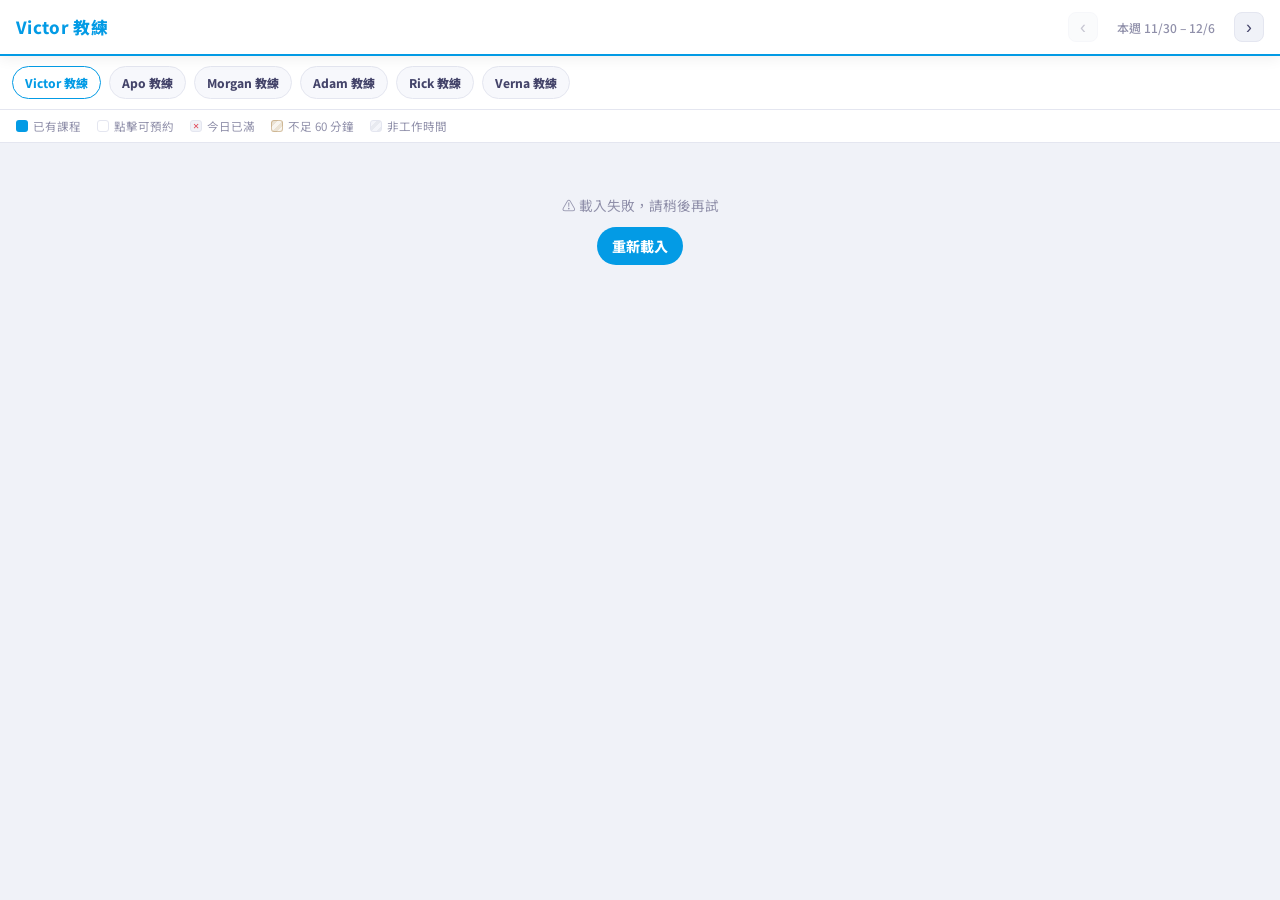
==== commit 243e73ed: "Require student LINE contact for booking" ====
--- a/index.html
+++ b/index.html
@@ -66,9 +66,9 @@
         </div>
 
         <div class="form-section">
-          <div class="form-label">LINE 聯絡方式（選填）</div>
-          <input id="f-line" type="text" class="form-input" placeholder="可輸入 LINE ID 或貼上好友連結">
-          <div class="form-hint">送出後會顯示教練 LINE，請主動加入教練以確認預約詳情。</div>
+          <div class="form-label">LINE ID <span class="required">*</span></div>
+          <input id="f-line" type="text" class="form-input" placeholder="請輸入 LINE ID 或貼上好友連結">
+          <div class="form-hint">請留下 LINE 聯絡方式；送出後也請主動加入教練 LINE 以確認預約詳情。</div>
         </div>
 
         <div class="form-divider">讓我們更了解您</div>
--- a/style.css
+++ b/style.css
@@ -353,6 +353,20 @@
   font-size: 0.85rem;
 }
 
+.grid-retry-btn {
+  appearance: none;
+  border: 0;
+  border-radius: 999px;
+  margin-top: 12px;
+  padding: 9px 15px;
+  background: var(--coach-color);
+  color: #fff;
+  font: inherit;
+  font-size: 0.88rem;
+  font-weight: 800;
+  cursor: pointer;
+}
+
 /* ── Modal ── */
 #modal-overlay {
   display: none;
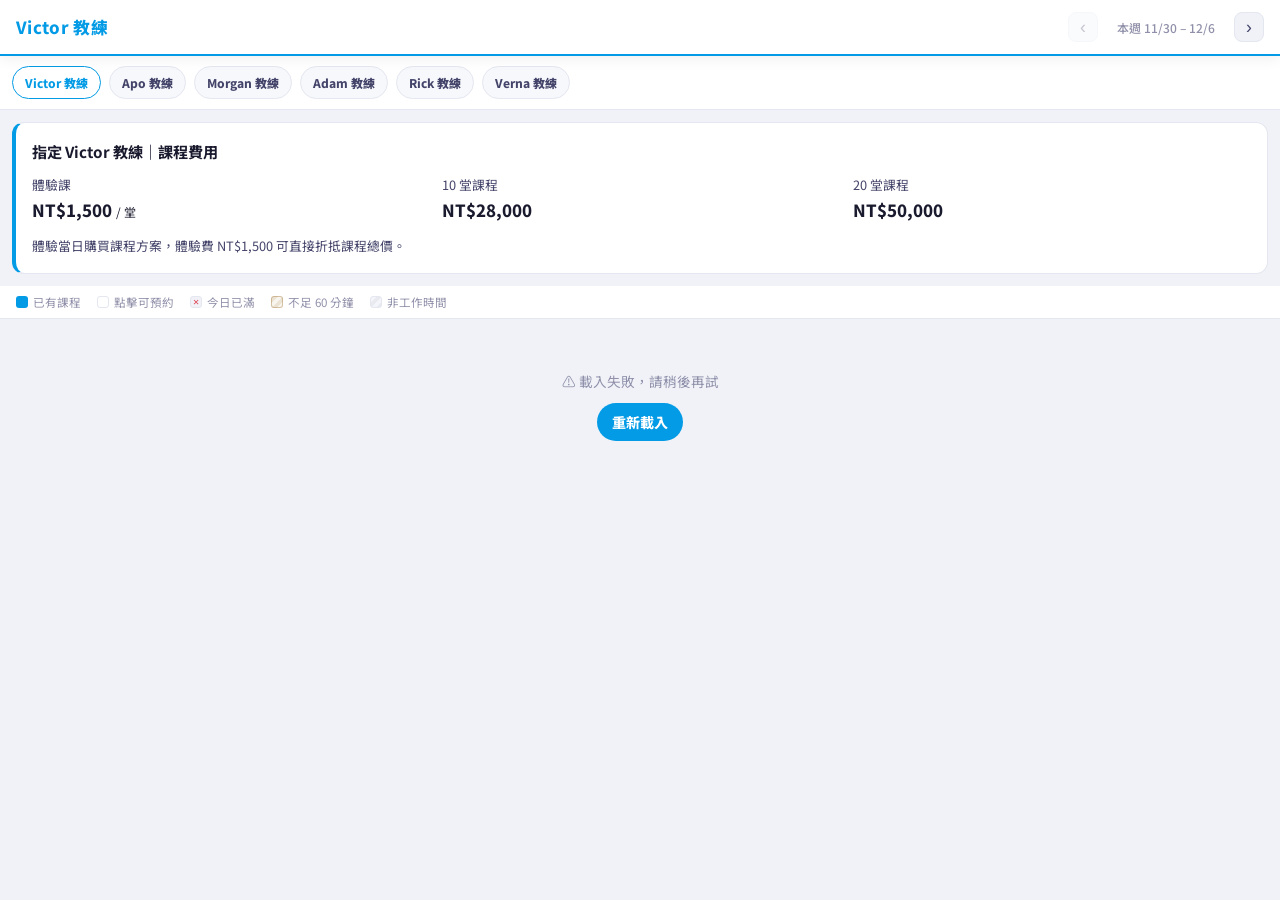
==== commit 46db3d12: "Show Victor-specific course pricing and trial credit" ====
--- a/index.html
+++ b/index.html
@@ -25,6 +25,16 @@
   </div>
 
   <nav id="coach-switcher" aria-label="選擇教練"></nav>
+
+  <section id="victor-pricing" aria-labelledby="victor-pricing-title" hidden>
+    <h2 id="victor-pricing-title">指定 Victor 教練｜課程費用</h2>
+    <dl class="coach-pricing-options">
+      <div><dt>體驗課</dt><dd>NT$1,500 <span>/ 堂</span></dd></div>
+      <div><dt>10 堂課程</dt><dd>NT$28,000</dd></div>
+      <div><dt>20 堂課程</dt><dd>NT$50,000</dd></div>
+    </dl>
+    <p class="coach-pricing-note">體驗當日購買課程方案，體驗費 NT$1,500 可直接折抵課程總價。</p>
+  </section>
 
   <div id="legend">
     <div class="legend-item"><div class="legend-dot busy-dot"></div><span>已有課程</span></div>
--- a/style.css
+++ b/style.css
@@ -74,6 +74,62 @@
   border-color: var(--chip-color);
 }
 
+#victor-pricing {
+  margin: 12px;
+  padding: 16px;
+  background: var(--bg-card);
+  border: 1px solid var(--border);
+  border-left: 4px solid var(--coach-color);
+  border-radius: 12px;
+}
+
+#victor-pricing h2 {
+  font-size: 0.95rem;
+  line-height: 1.6;
+}
+
+.coach-pricing-options {
+  display: grid;
+  grid-template-columns: repeat(3, minmax(0, 1fr));
+  gap: 12px;
+  margin-top: 12px;
+}
+
+.coach-pricing-options dt {
+  color: var(--text-secondary);
+  font-size: 0.8rem;
+}
+
+.coach-pricing-options dd {
+  margin-top: 4px;
+  font-size: 1.05rem;
+  font-weight: 800;
+}
+
+.coach-pricing-options dd span {
+  font-size: 0.75rem;
+  font-weight: 400;
+}
+
+.coach-pricing-note {
+  margin-top: 12px;
+  color: var(--text-secondary);
+  font-size: 0.8rem;
+  line-height: 1.8;
+}
+
+@media (max-width: 480px) {
+  .coach-pricing-options { grid-template-columns: 1fr; gap: 10px; }
+  .coach-pricing-options > div {
+    display: flex;
+    align-items: baseline;
+    justify-content: space-between;
+    gap: 8px;
+    flex-wrap: wrap;
+  }
+  .coach-pricing-options dd { margin-top: 0; }
+}
+
 #week-nav {
   display: flex;
   align-items: center;
